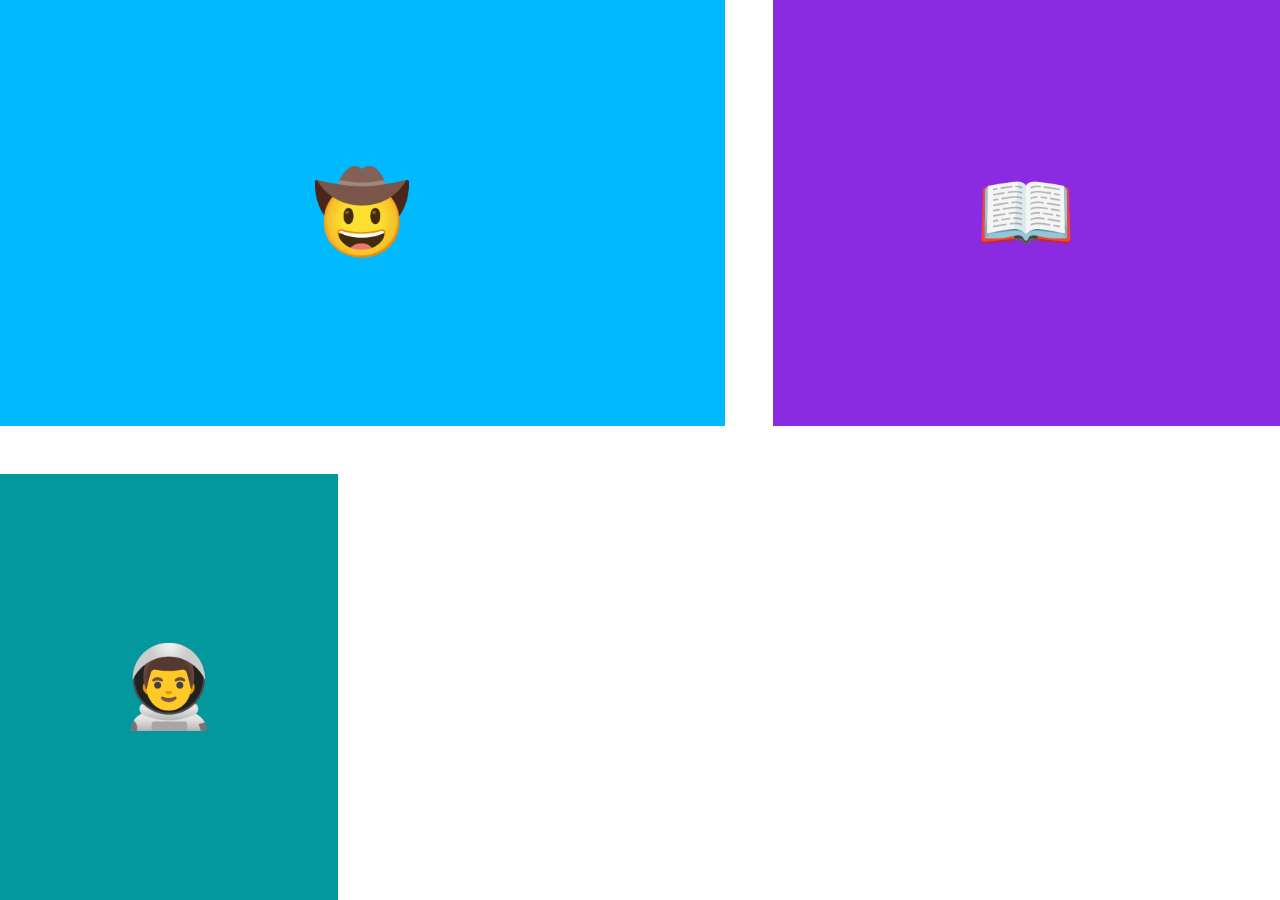
==== exercise2.html @ 4ef25d1b "Taks 1 gripd placement" ====
<!DOCTYPE html>
<html lang="en">

<head>
  <meta charset="UTF-8">
  <meta name="viewport" content="width=device-width, initial-scale=1.0">
  <title>Grid Placement</title>
  <style>
    body {
      padding: 0;
      margin: 0;
    }

    .container {
      height: 100vh;
      display: grid;
      gap: 3rem;
      grid-template-columns: 1fr 1fr 1.5fr;
      grid-template-rows: 1fr 1fr;
    }

    .item {
      font-size: 5rem;
      color: white;
      font-family: Arial, Helvetica, sans-serif;
      background-color: blueviolet;
      display: flex;
      align-items: center;
      justify-content: center;

    }

    .cowboy {
      background-color: #00B9FF;
      grid-column: span 2;
    }

    .astronaut {
      background-color: #03989E;
      order: 1;

      /* TODO: Make the astronaut box look like the goal2 image. */

    }
  </style>
</head>

<body>
  <div class="container">
    <div class="item cowboy">🤠</div>
    <div class="item astronaut">👨‍🚀</div>
    <div class="item book">📖</div>
  </div>
</body>

</html>
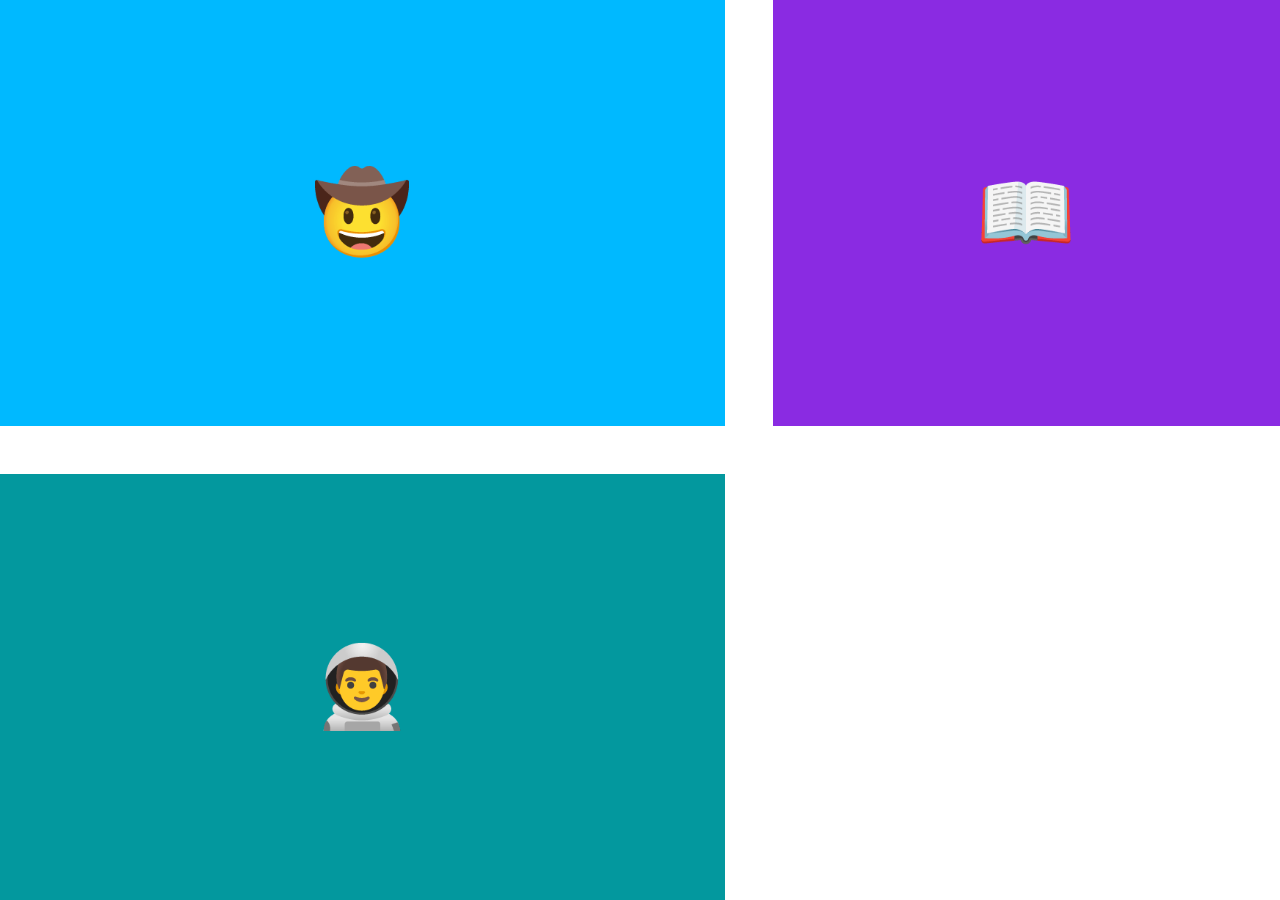
==== commit 709f906c: "٠٦٤١" ====
--- a/exercise2.html
+++ b/exercise2.html
@@ -38,6 +38,7 @@
     .astronaut {
       background-color: #03989E;
       order: 1;
+      grid-column: span 2;
 
       /* TODO: Make the astronaut box look like the goal2 image. */
 
